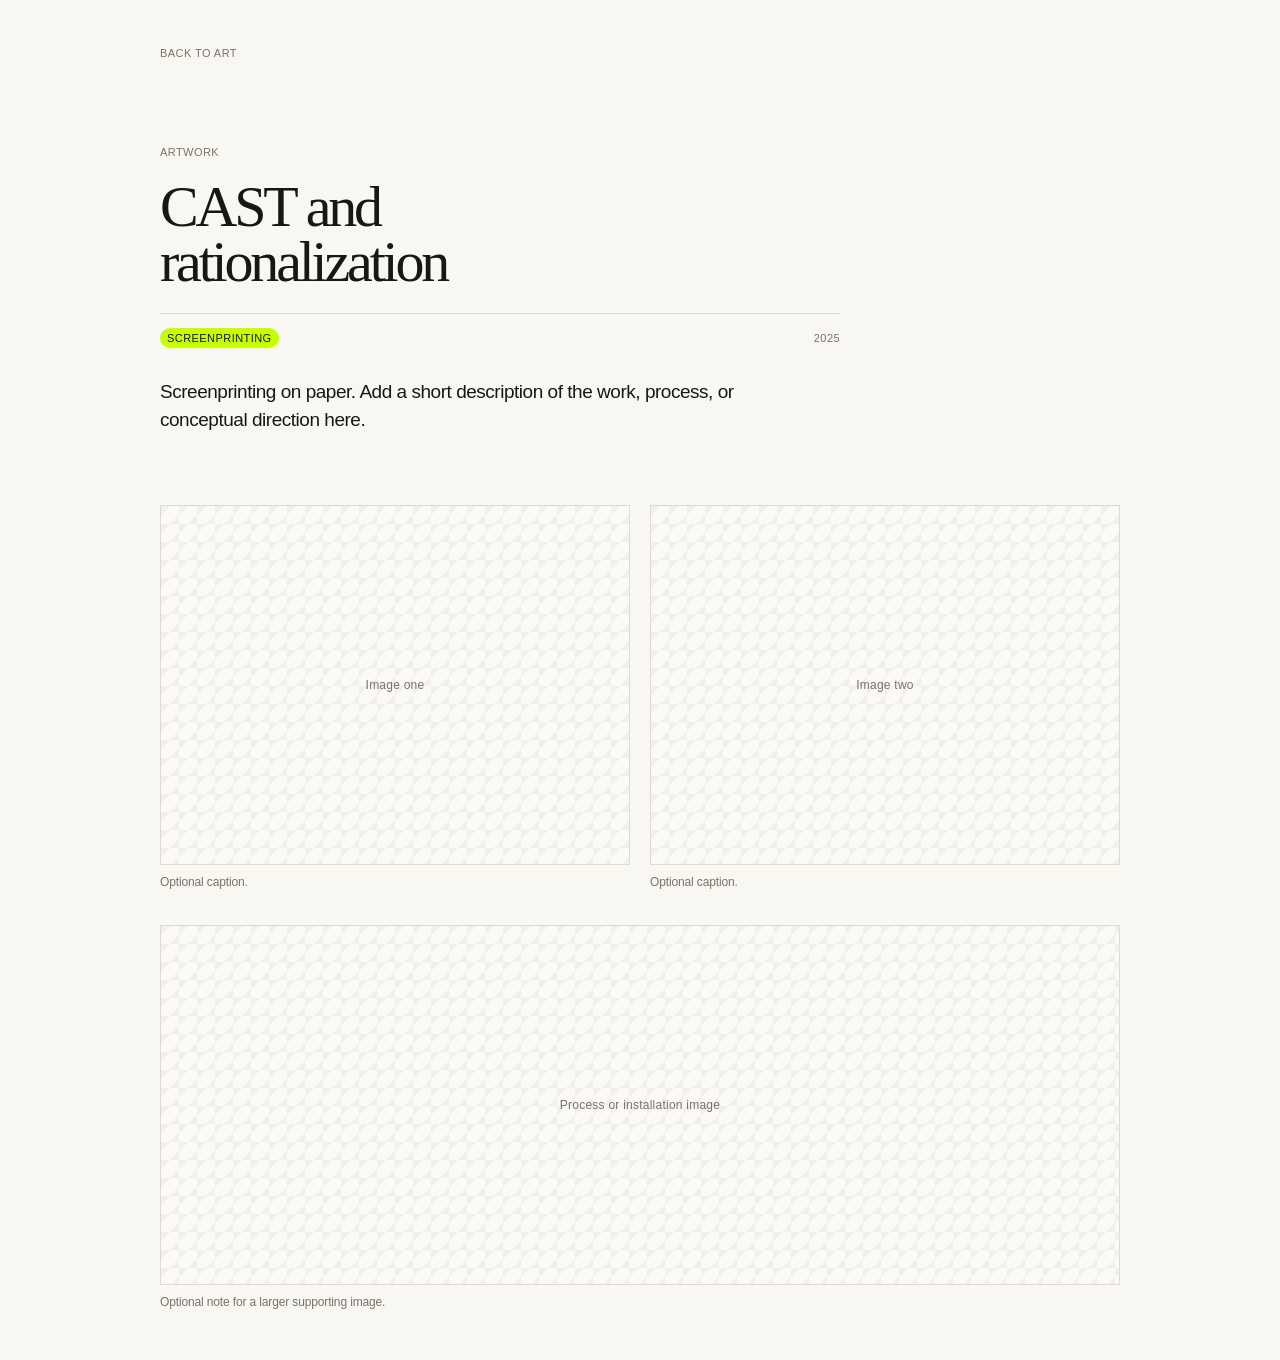
==== art/cast-and-rationalization.html @ 620c5c5d "update" ====
<!doctype html>
<html lang="en">
  <head>
    <meta charset="utf-8" />
    <meta name="viewport" content="width=device-width, initial-scale=1" />
    <meta name="description" content="CAST and rationalization by Liuyi Lyu." />
    <title>CAST and rationalization — Liuyi Lyu</title>
    <link rel="stylesheet" href="../styles.css" />
  </head>
  <body>
    <main class="site-shell detail-shell">
      <a class="back-link" href="../index.html#art">Back to Art</a>

      <article class="detail-page">
        <header class="detail-header">
          <p class="eyebrow">Artwork</p>
          <h1>CAST and rationalization</h1>
          <div class="project-meta detail-meta">
            <span class="label">Screenprinting</span>
            <time datetime="2025">2025</time>
          </div>
          <p class="detail-intro">
            Screenprinting on paper. Add a short description of the work,
            process, or conceptual direction here.
          </p>
        </header>

        <!-- image-pair is useful for two related images with different crops. -->
        <section class="gallery" aria-label="CAST and rationalization image gallery">
          <div class="image-pair">
            <figure class="gallery-item">
              <div class="image-placeholder">Image one</div>
              <figcaption>Optional caption.</figcaption>
            </figure>

            <figure class="gallery-item">
              <div class="image-placeholder">Image two</div>
              <figcaption>Optional caption.</figcaption>
            </figure>
          </div>

          <figure class="gallery-item image-full">
            <div class="image-placeholder">Process or installation image</div>
            <figcaption>Optional note for a larger supporting image.</figcaption>
          </figure>
        </section>
      </article>
    </main>
  </body>
</html>
---- styles.css ----
:root {
  --font-primary: "Helvetica Neue", Helvetica, Arial, sans-serif;
  --font-secondary: "Cormorant Garamond", Garamond, Georgia, serif;
  --color-bg: #f8f7f2;
  --color-text: #171717;
  --color-muted: #77736b;
  --color-line: #dedbd2;
  --color-neon: #c7ff00;
  --content-width: 680px;
  --page-gutter: clamp(20px, 5vw, 56px);
}

* {
  box-sizing: border-box;
}

html {
  scroll-behavior: smooth;
}

body {
  margin: 0;
  background: var(--color-bg);
  color: var(--color-text);
  font-family: var(--font-primary);
  font-size: 14px;
  line-height: 1.55;
  letter-spacing: -0.01em;
}

a {
  color: inherit;
  text-decoration: none;
}

a:focus-visible {
  outline: 1px solid var(--color-text);
  outline-offset: 4px;
}

img {
  display: block;
  width: 100%;
  height: auto;
}

.site-shell {
  width: min(100% - (var(--page-gutter) * 2), var(--content-width));
  margin: 0 auto;
  padding: 9vh 0 48px;
}

.intro {
  min-height: 76vh;
  display: flex;
  flex-direction: column;
  justify-content: center;
}

.eyebrow,
.section-kicker,
.project-meta,
.site-footer {
  color: var(--color-muted);
  font-size: 11px;
  letter-spacing: 0.04em;
  text-transform: uppercase;
}

.eyebrow {
  margin: 0 0 18px;
}

h1,
h2,
p,
figure {
  margin: 0;
}

h1 {
  max-width: 11ch;
  font-family: var(--font-secondary);
  font-size: clamp(34px, 7vw, 58px);
  font-weight: 400;
  line-height: 0.95;
  letter-spacing: -0.055em;
}

.bio {
  max-width: 610px;
  margin-top: 28px;
  font-size: clamp(16px, 2.2vw, 19px);
  line-height: 1.42;
  letter-spacing: -0.025em;
}

.quick-links {
  display: flex;
  gap: 10px;
  margin-top: 34px;
}

.quick-links a {
  border-bottom: 1px solid currentColor;
  padding-bottom: 2px;
  transition: color 180ms ease, border-color 180ms ease;
}

.quick-links a:hover {
  color: var(--color-muted);
  border-color: transparent;
}

.section-block {
  padding: 118px 0 0;
}

.section-heading {
  display: grid;
  grid-template-columns: 42px 1fr;
  align-items: baseline;
  border-top: 1px solid var(--color-line);
  padding-top: 18px;
  margin-bottom: 42px;
}

.section-kicker {
  line-height: 1;
}

h2 {
  font-family: var(--font-secondary);
  font-size: 24px;
  font-weight: 400;
  line-height: 1;
  letter-spacing: -0.035em;
}

.project-list {
  display: grid;
  gap: 66px;
}

.project {
  display: grid;
  gap: 14px;
}

.project-title {
  width: fit-content;
  font-family: var(--font-secondary);
  font-size: 21px;
  line-height: 1.1;
  letter-spacing: -0.035em;
  transition: transform 180ms ease, letter-spacing 180ms ease;
}

.project-title:hover {
  transform: translateX(7px);
  letter-spacing: -0.015em;
}

.project-meta {
  display: flex;
  align-items: center;
  justify-content: space-between;
  gap: 20px;
}

.label {
  display: inline-flex;
  align-items: center;
  min-height: 19px;
  padding: 2px 7px 1px;
  background: var(--color-neon);
  color: var(--color-text);
  border-radius: 999px;
}

.media-slot {
  position: relative;
  min-height: 230px;
  display: grid;
  place-items: center;
  overflow: hidden;
  border: 1px solid var(--color-line);
  background:
    linear-gradient(135deg, rgba(23, 23, 23, 0.045) 25%, transparent 25%) 0 0 / 18px 18px,
    linear-gradient(315deg, rgba(23, 23, 23, 0.045) 25%, transparent 25%) 0 0 / 18px 18px,
    rgba(255, 255, 255, 0.34);
}

.media-slot span {
  color: var(--color-muted);
  font-size: 12px;
  letter-spacing: 0.02em;
}

.project p {
  max-width: 590px;
  color: #2e2d2a;
}

.site-footer {
  display: flex;
  justify-content: space-between;
  gap: 20px;
  border-top: 1px solid var(--color-line);
  margin-top: 118px;
  padding-top: 18px;
}

.site-footer a {
  border-bottom: 1px solid currentColor;
}

.detail-shell {
  width: min(100% - (var(--page-gutter) * 2), 960px);
  padding-top: 42px;
}

.back-link {
  display: inline-block;
  margin-bottom: 82px;
  color: var(--color-muted);
  font-size: 11px;
  letter-spacing: 0.04em;
  text-transform: uppercase;
  transition: color 180ms ease, transform 180ms ease;
}

.back-link:hover {
  color: var(--color-text);
  transform: translateX(-4px);
}

.detail-page {
  display: grid;
  gap: 72px;
}

.detail-header,
.detail-text {
  max-width: var(--content-width);
}

.detail-header h1 {
  max-width: 12ch;
}

.detail-meta {
  margin-top: 24px;
  padding-top: 14px;
  border-top: 1px solid var(--color-line);
}

.detail-intro {
  max-width: 620px;
  margin-top: 30px;
  font-size: clamp(16px, 2.2vw, 19px);
  line-height: 1.44;
  letter-spacing: -0.025em;
}

.detail-text {
  display: grid;
  gap: 14px;
}

.detail-text h2 {
  font-size: 21px;
}

.gallery,
.image-stack {
  display: grid;
  gap: 34px;
}

.gallery-item {
  display: grid;
  gap: 9px;
}

.gallery-item img,
.image-placeholder {
  border: 1px solid var(--color-line);
}

.gallery-item img {
  background: rgba(255, 255, 255, 0.34);
}

.image-placeholder {
  min-height: 360px;
  display: grid;
  place-items: center;
  padding: 24px;
  background:
    linear-gradient(135deg, rgba(23, 23, 23, 0.045) 25%, transparent 25%) 0 0 / 18px 18px,
    linear-gradient(315deg, rgba(23, 23, 23, 0.045) 25%, transparent 25%) 0 0 / 18px 18px,
    rgba(255, 255, 255, 0.34);
  color: var(--color-muted);
  font-size: 12px;
  letter-spacing: 0.02em;
  text-align: center;
}

.image-full {
  width: 100%;
}

.image-narrow {
  width: min(100%, 460px);
  justify-self: center;
}

.image-narrow .image-placeholder {
  min-height: 600px;
}

.image-pair {
  display: grid;
  grid-template-columns: repeat(2, minmax(0, 1fr));
  gap: 20px;
  align-items: start;
}

figcaption {
  max-width: 520px;
  color: var(--color-muted);
  font-size: 12px;
  line-height: 1.45;
}

@media (max-width: 560px) {
  .site-shell {
    padding-top: 42px;
  }

  .intro {
    min-height: 68vh;
  }

  .section-heading {
    grid-template-columns: 1fr;
    gap: 12px;
  }

  .project-meta,
  .site-footer {
    align-items: flex-start;
    flex-direction: column;
    gap: 9px;
  }

  .media-slot {
    min-height: 190px;
  }

  .detail-shell {
    width: min(100% - (var(--page-gutter) * 2), var(--content-width));
  }

  .back-link {
    margin-bottom: 54px;
  }

  .detail-page {
    gap: 52px;
  }

  .image-pair {
    grid-template-columns: 1fr;
  }

  .image-placeholder,
  .image-narrow .image-placeholder {
    min-height: 280px;
  }
}
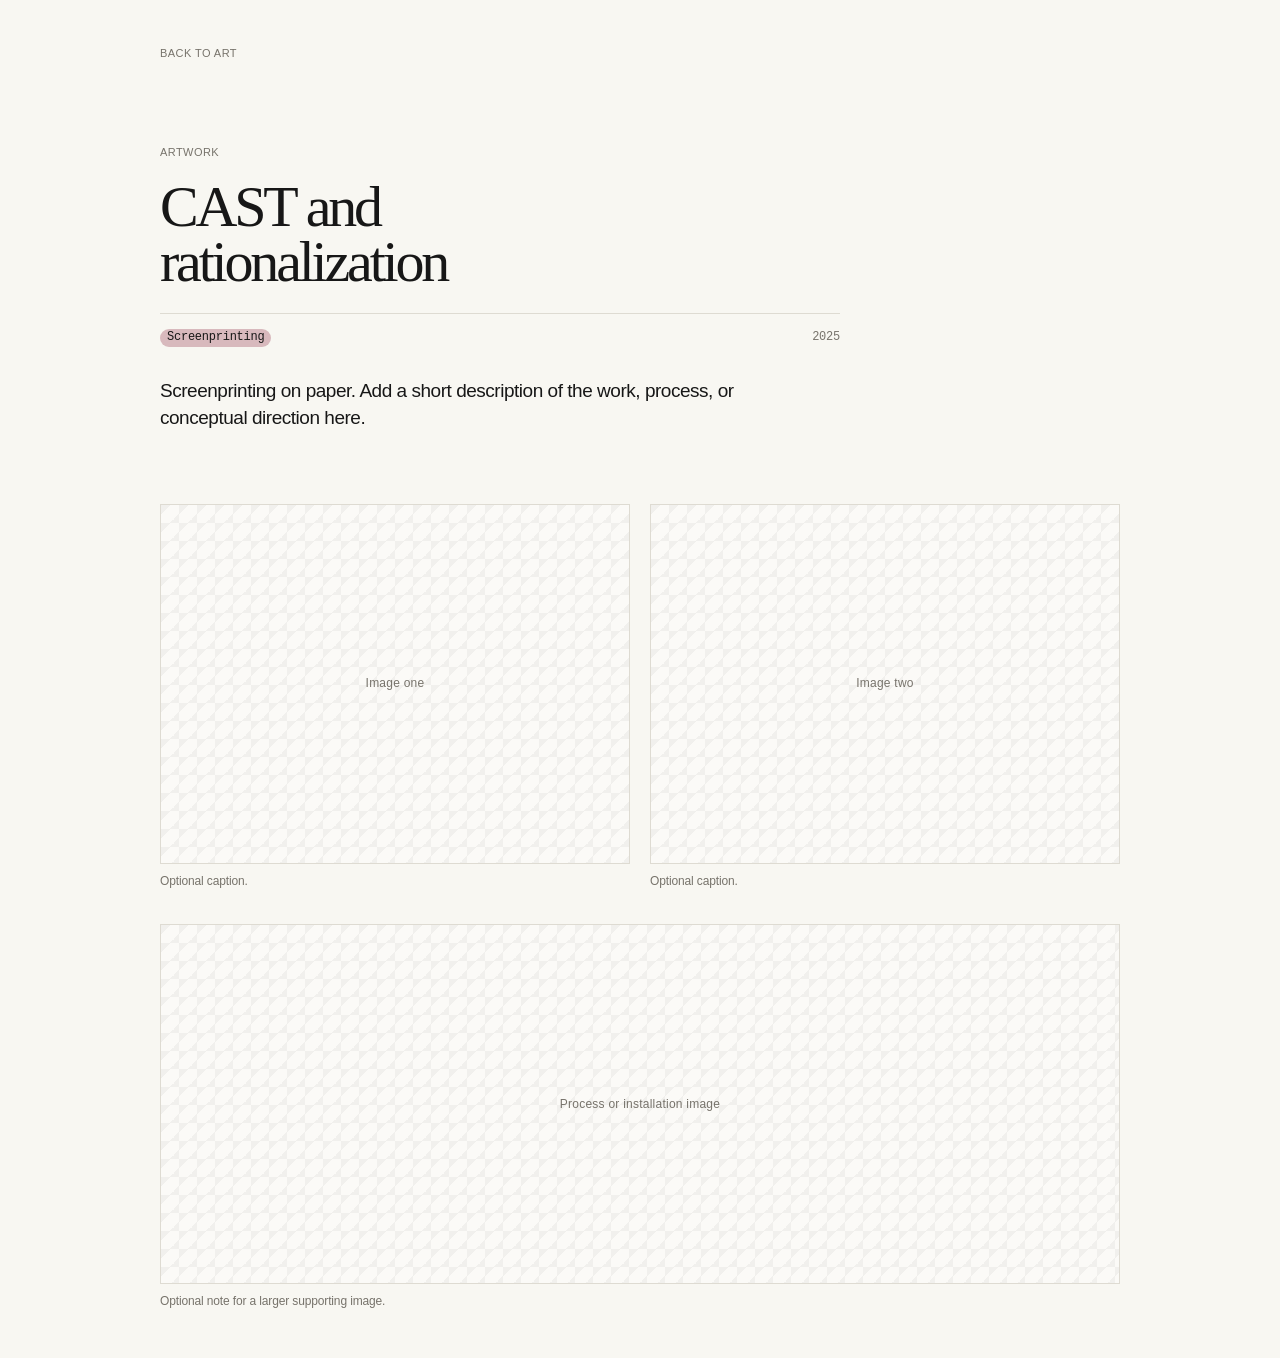
==== commit 4f6a1688: "update" ====
--- a/art/cast-and-rationalization.html
+++ b/art/cast-and-rationalization.html
@@ -16,7 +16,7 @@
           <p class="eyebrow">Artwork</p>
           <h1>CAST and rationalization</h1>
           <div class="project-meta detail-meta">
-            <span class="label">Screenprinting</span>
+            <span class="label label-pink">Screenprinting</span>
             <time datetime="2025">2025</time>
           </div>
           <p class="detail-intro">
--- a/styles.css
+++ b/styles.css
@@ -6,7 +6,13 @@
   --color-muted: #77736b;
   --color-line: #dedbd2;
   --color-neon: #c7ff00;
+  --label-blue: #bccbd0;
+  --label-pink: #d8b9bd;
+  --label-green: #c4cdb8;
+  --label-orange: #dcc1a4;
+  --label-brown: #c6b8a8;
   --content-width: 680px;
+  --index-width: 980px;
   --page-gutter: clamp(20px, 5vw, 56px);
 }
 
@@ -45,7 +51,7 @@
 }
 
 .site-shell {
-  width: min(100% - (var(--page-gutter) * 2), var(--content-width));
+  width: min(100% - (var(--page-gutter) * 2), var(--index-width));
   margin: 0 auto;
   padding: 9vh 0 48px;
 }
@@ -139,18 +145,22 @@
 
 .project-list {
   display: grid;
-  gap: 66px;
+  grid-template-columns: repeat(2, minmax(0, 1fr));
+  column-gap: clamp(28px, 5vw, 56px);
+  row-gap: 82px;
 }
 
 .project {
   display: grid;
-  gap: 14px;
+  gap: 8px;
+  align-content: start;
 }
 
 .project-title {
+  order: 2;
   width: fit-content;
   font-family: var(--font-secondary);
-  font-size: 21px;
+  font-size: 24px;
   line-height: 1.1;
   letter-spacing: -0.035em;
   transition: transform 180ms ease, letter-spacing 180ms ease;
@@ -162,35 +172,71 @@
 }
 
 .project-meta {
+  order: 4;
   display: flex;
   align-items: center;
   justify-content: space-between;
   gap: 20px;
+  font-family: "Courier New", Courier, monospace;
+  font-size: 12px;
+  letter-spacing: -0.02em;
+  text-transform: none;
 }
 
 .label {
   display: inline-flex;
   align-items: center;
-  min-height: 19px;
-  padding: 2px 7px 1px;
-  background: var(--color-neon);
+  min-height: 18px;
+  padding: 1px 7px 2px;
+  background: var(--label-green);
   color: var(--color-text);
   border-radius: 999px;
+  font-family: "Courier New", Courier, monospace;
+  line-height: 1;
+}
+
+.label-blue {
+  background: var(--label-blue);
+}
+
+.label-pink {
+  background: var(--label-pink);
+}
+
+.label-green {
+  background: var(--label-green);
+}
+
+.label-orange {
+  background: var(--label-orange);
+}
+
+.label-brown {
+  background: var(--label-brown);
 }
 
 .media-slot {
+  order: 1;
   position: relative;
-  min-height: 230px;
+  min-height: 0;
+  aspect-ratio: 4 / 3;
   display: grid;
   place-items: center;
   overflow: hidden;
-  border: 1px solid var(--color-line);
+  margin-bottom: 10px;
+  border: 0;
   background:
     linear-gradient(135deg, rgba(23, 23, 23, 0.045) 25%, transparent 25%) 0 0 / 18px 18px,
     linear-gradient(315deg, rgba(23, 23, 23, 0.045) 25%, transparent 25%) 0 0 / 18px 18px,
     rgba(255, 255, 255, 0.34);
 }
 
+.media-slot img {
+  width: 100%;
+  height: 100%;
+  object-fit: contain;
+}
+
 .media-slot span {
   color: var(--color-muted);
   font-size: 12px;
@@ -198,8 +244,12 @@
 }
 
 .project p {
+  order: 3;
   max-width: 590px;
   color: #2e2d2a;
+  font-size: 17px;
+  line-height: 1.18;
+  letter-spacing: -0.035em;
 }
 
 .site-footer {
@@ -355,8 +405,13 @@
     gap: 9px;
   }
 
+  .project-list {
+    grid-template-columns: 1fr;
+    row-gap: 66px;
+  }
+
   .media-slot {
-    min-height: 190px;
+    aspect-ratio: 4 / 3;
   }
 
   .detail-shell {
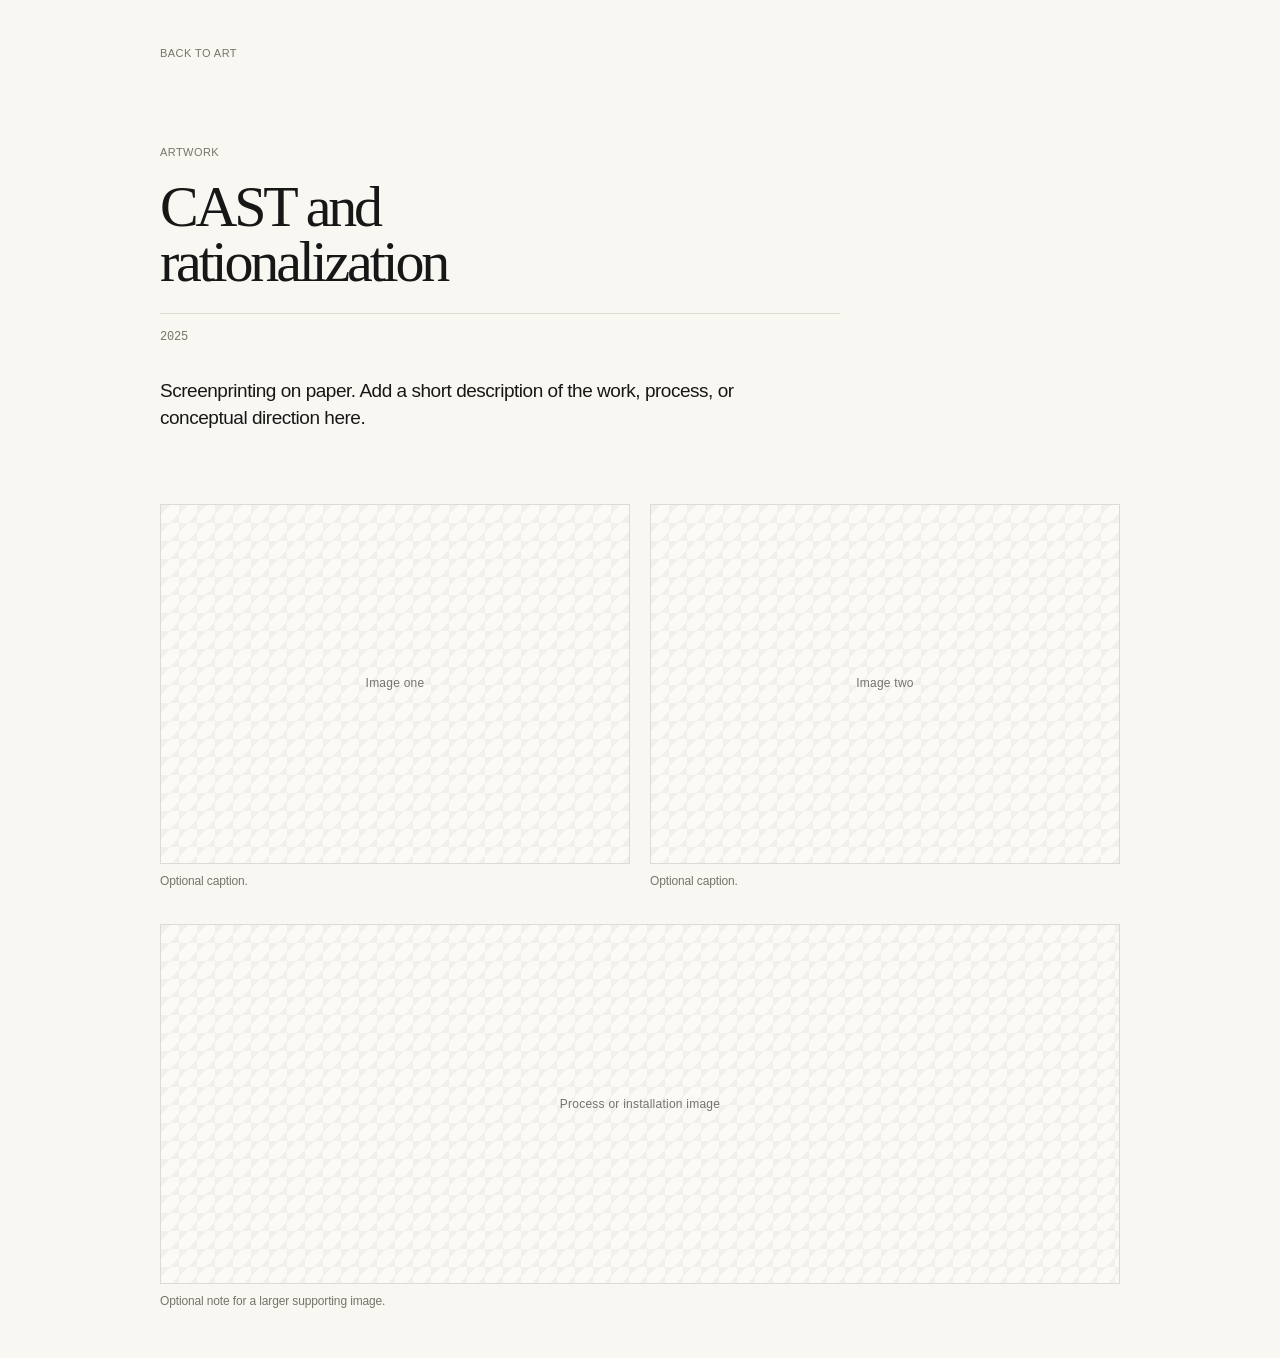
==== commit 2a3290c6: "update" ====
--- a/art/cast-and-rationalization.html
+++ b/art/cast-and-rationalization.html
@@ -16,7 +16,6 @@
           <p class="eyebrow">Artwork</p>
           <h1>CAST and rationalization</h1>
           <div class="project-meta detail-meta">
-            <span class="label label-pink">Screenprinting</span>
             <time datetime="2025">2025</time>
           </div>
           <p class="detail-intro">
--- a/styles.css
+++ b/styles.css
@@ -6,11 +6,6 @@
   --color-muted: #77736b;
   --color-line: #dedbd2;
   --color-neon: #c7ff00;
-  --label-blue: #bccbd0;
-  --label-pink: #d8b9bd;
-  --label-green: #c4cdb8;
-  --label-orange: #dcc1a4;
-  --label-brown: #c6b8a8;
   --content-width: 680px;
   --index-width: 980px;
   --page-gutter: clamp(20px, 5vw, 56px);
@@ -175,44 +170,11 @@
   order: 4;
   display: flex;
   align-items: center;
-  justify-content: space-between;
-  gap: 20px;
+  justify-content: flex-start;
   font-family: "Courier New", Courier, monospace;
   font-size: 12px;
   letter-spacing: -0.02em;
   text-transform: none;
-}
-
-.label {
-  display: inline-flex;
-  align-items: center;
-  min-height: 18px;
-  padding: 1px 7px 2px;
-  background: var(--label-green);
-  color: var(--color-text);
-  border-radius: 999px;
-  font-family: "Courier New", Courier, monospace;
-  line-height: 1;
-}
-
-.label-blue {
-  background: var(--label-blue);
-}
-
-.label-pink {
-  background: var(--label-pink);
-}
-
-.label-green {
-  background: var(--label-green);
-}
-
-.label-orange {
-  background: var(--label-orange);
-}
-
-.label-brown {
-  background: var(--label-brown);
 }
 
 .media-slot {
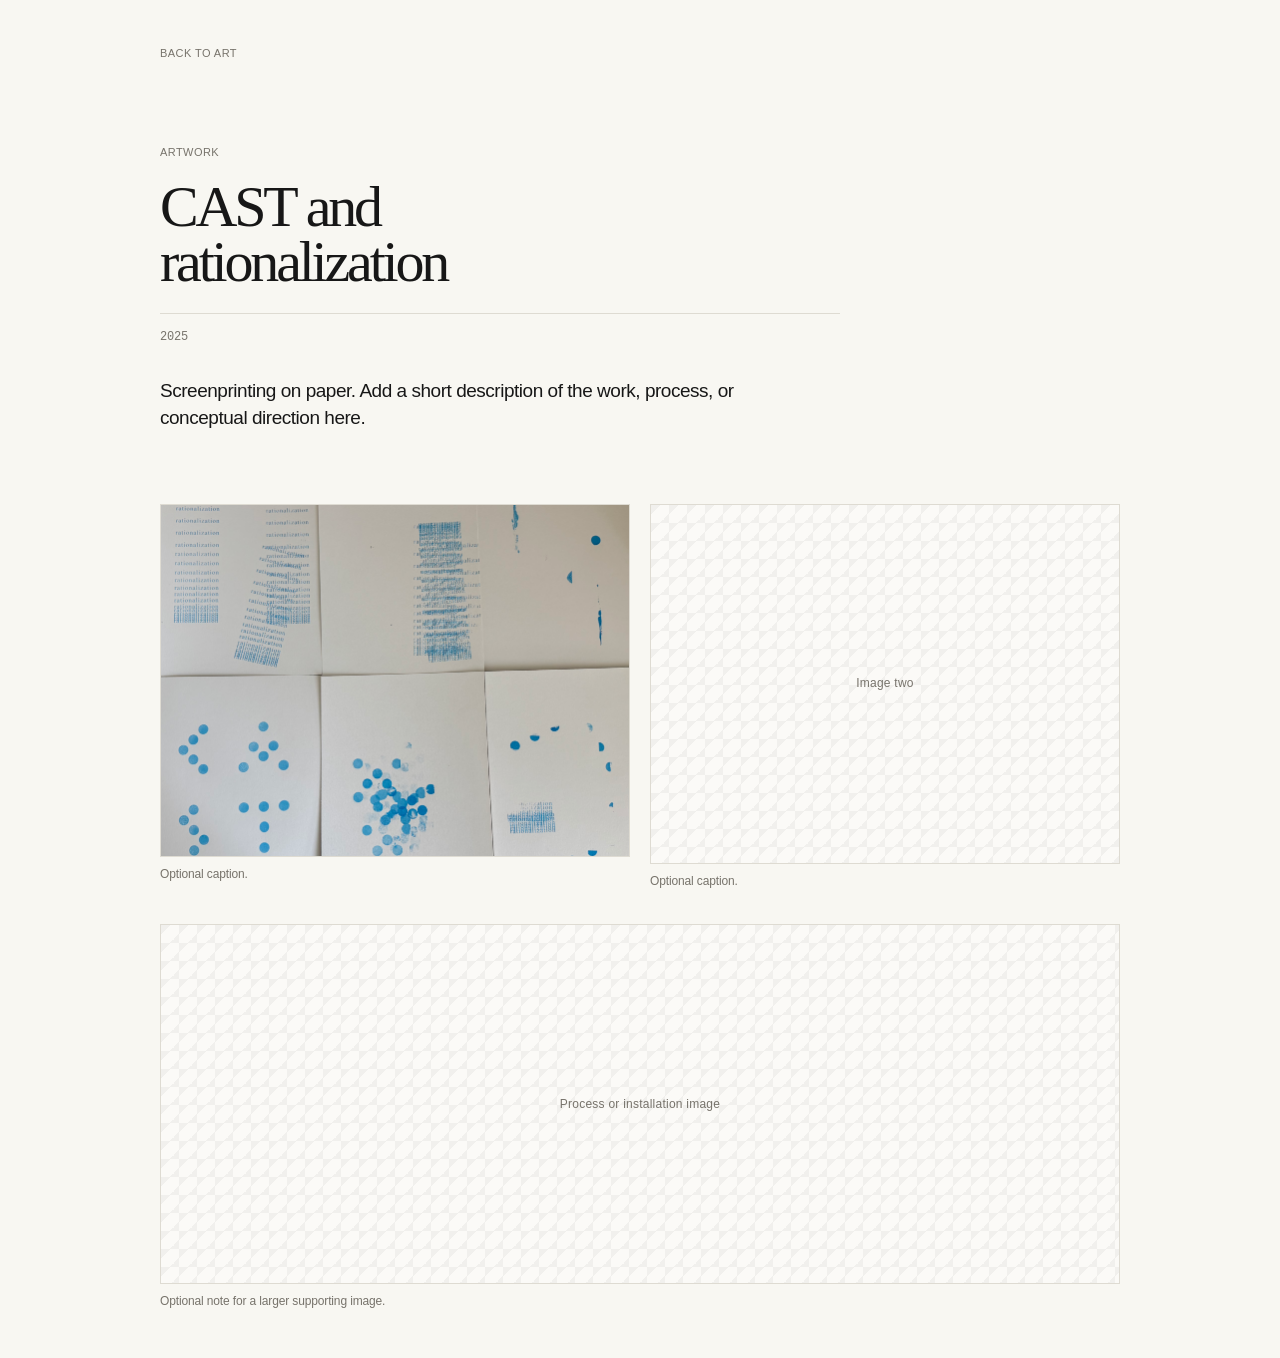
==== commit 116725f2: "update" ====
--- a/art/cast-and-rationalization.html
+++ b/art/cast-and-rationalization.html
@@ -28,7 +28,7 @@
         <section class="gallery" aria-label="CAST and rationalization image gallery">
           <div class="image-pair">
             <figure class="gallery-item">
-              <div class="image-placeholder">Image one</div>
+              <img src="../assets/images/cast-and-rationalization.jpeg" alt="a screenprinted artwork" />
               <figcaption>Optional caption.</figcaption>
             </figure>
 
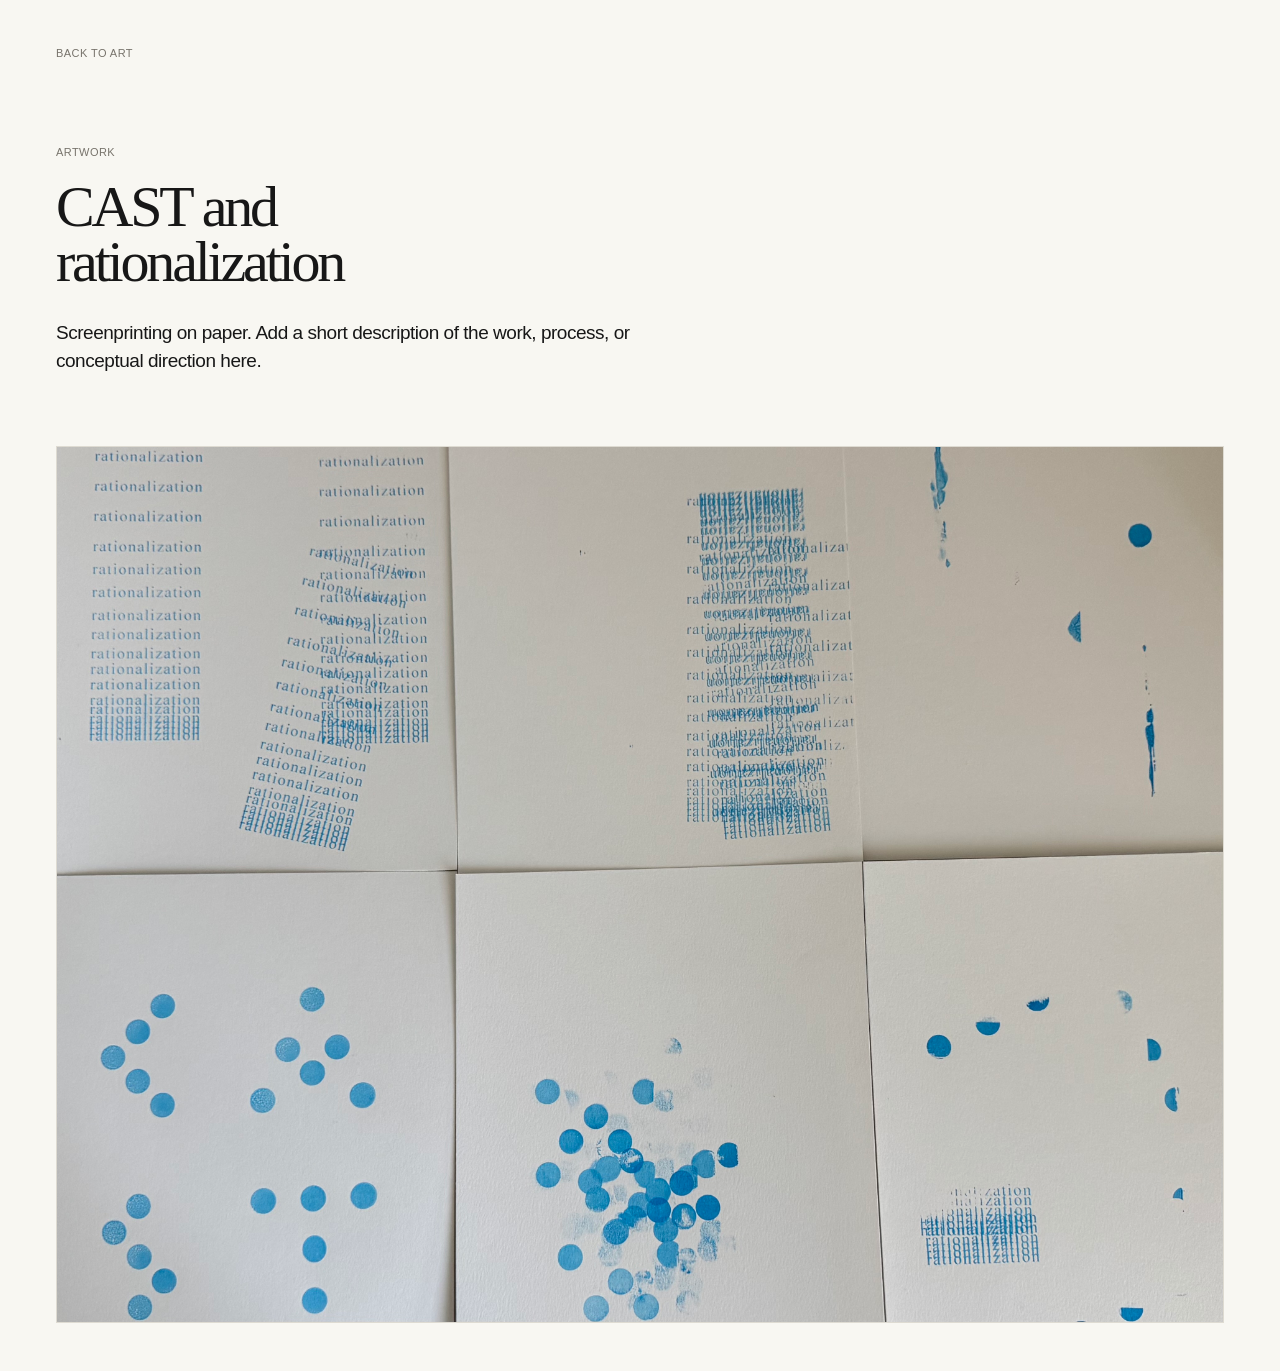
==== commit ee801bae: "update" ====
--- a/art/cast-and-rationalization.html
+++ b/art/cast-and-rationalization.html
@@ -15,32 +15,15 @@
         <header class="detail-header">
           <p class="eyebrow">Artwork</p>
           <h1>CAST and rationalization</h1>
-          <div class="project-meta detail-meta">
-            <time datetime="2025">2025</time>
-          </div>
           <p class="detail-intro">
             Screenprinting on paper. Add a short description of the work,
             process, or conceptual direction here.
           </p>
         </header>
 
-        <!-- image-pair is useful for two related images with different crops. -->
         <section class="gallery" aria-label="CAST and rationalization image gallery">
-          <div class="image-pair">
-            <figure class="gallery-item">
-              <img src="../assets/images/cast-and-rationalization.jpeg" alt="a screenprinted artwork" />
-              <figcaption>Optional caption.</figcaption>
-            </figure>
-
-            <figure class="gallery-item">
-              <div class="image-placeholder">Image two</div>
-              <figcaption>Optional caption.</figcaption>
-            </figure>
-          </div>
-
           <figure class="gallery-item image-full">
-            <div class="image-placeholder">Process or installation image</div>
-            <figcaption>Optional note for a larger supporting image.</figcaption>
+            <img src="../assets/images/cast-and-rationalization.jpeg" alt="a screenprinted artwork" />
           </figure>
         </section>
       </article>
--- a/styles.css
+++ b/styles.css
@@ -60,7 +60,6 @@
 
 .eyebrow,
 .section-kicker,
-.project-meta,
 .site-footer {
   color: var(--color-muted);
   font-size: 11px;
@@ -166,17 +165,6 @@
   letter-spacing: -0.015em;
 }
 
-.project-meta {
-  order: 4;
-  display: flex;
-  align-items: center;
-  justify-content: flex-start;
-  font-family: "Courier New", Courier, monospace;
-  font-size: 12px;
-  letter-spacing: -0.02em;
-  text-transform: none;
-}
-
 .media-slot {
   order: 1;
   position: relative;
@@ -228,7 +216,7 @@
 }
 
 .detail-shell {
-  width: min(100% - (var(--page-gutter) * 2), 960px);
+  width: min(100% - (var(--page-gutter) * 2), 1180px);
   padding-top: 42px;
 }
 
@@ -261,12 +249,6 @@
   max-width: 12ch;
 }
 
-.detail-meta {
-  margin-top: 24px;
-  padding-top: 14px;
-  border-top: 1px solid var(--color-line);
-}
-
 .detail-intro {
   max-width: 620px;
   margin-top: 30px;
@@ -295,28 +277,12 @@
   gap: 9px;
 }
 
-.gallery-item img,
-.image-placeholder {
+.gallery-item img {
   border: 1px solid var(--color-line);
 }
 
 .gallery-item img {
   background: rgba(255, 255, 255, 0.34);
-}
-
-.image-placeholder {
-  min-height: 360px;
-  display: grid;
-  place-items: center;
-  padding: 24px;
-  background:
-    linear-gradient(135deg, rgba(23, 23, 23, 0.045) 25%, transparent 25%) 0 0 / 18px 18px,
-    linear-gradient(315deg, rgba(23, 23, 23, 0.045) 25%, transparent 25%) 0 0 / 18px 18px,
-    rgba(255, 255, 255, 0.34);
-  color: var(--color-muted);
-  font-size: 12px;
-  letter-spacing: 0.02em;
-  text-align: center;
 }
 
 .image-full {
@@ -328,10 +294,6 @@
   justify-self: center;
 }
 
-.image-narrow .image-placeholder {
-  min-height: 600px;
-}
-
 .image-pair {
   display: grid;
   grid-template-columns: repeat(2, minmax(0, 1fr));
@@ -339,13 +301,6 @@
   align-items: start;
 }
 
-figcaption {
-  max-width: 520px;
-  color: var(--color-muted);
-  font-size: 12px;
-  line-height: 1.45;
-}
-
 @media (max-width: 560px) {
   .site-shell {
     padding-top: 42px;
@@ -360,7 +315,6 @@
     gap: 12px;
   }
 
-  .project-meta,
   .site-footer {
     align-items: flex-start;
     flex-direction: column;
@@ -392,8 +346,4 @@
     grid-template-columns: 1fr;
   }
 
-  .image-placeholder,
-  .image-narrow .image-placeholder {
-    min-height: 280px;
-  }
-}
+}
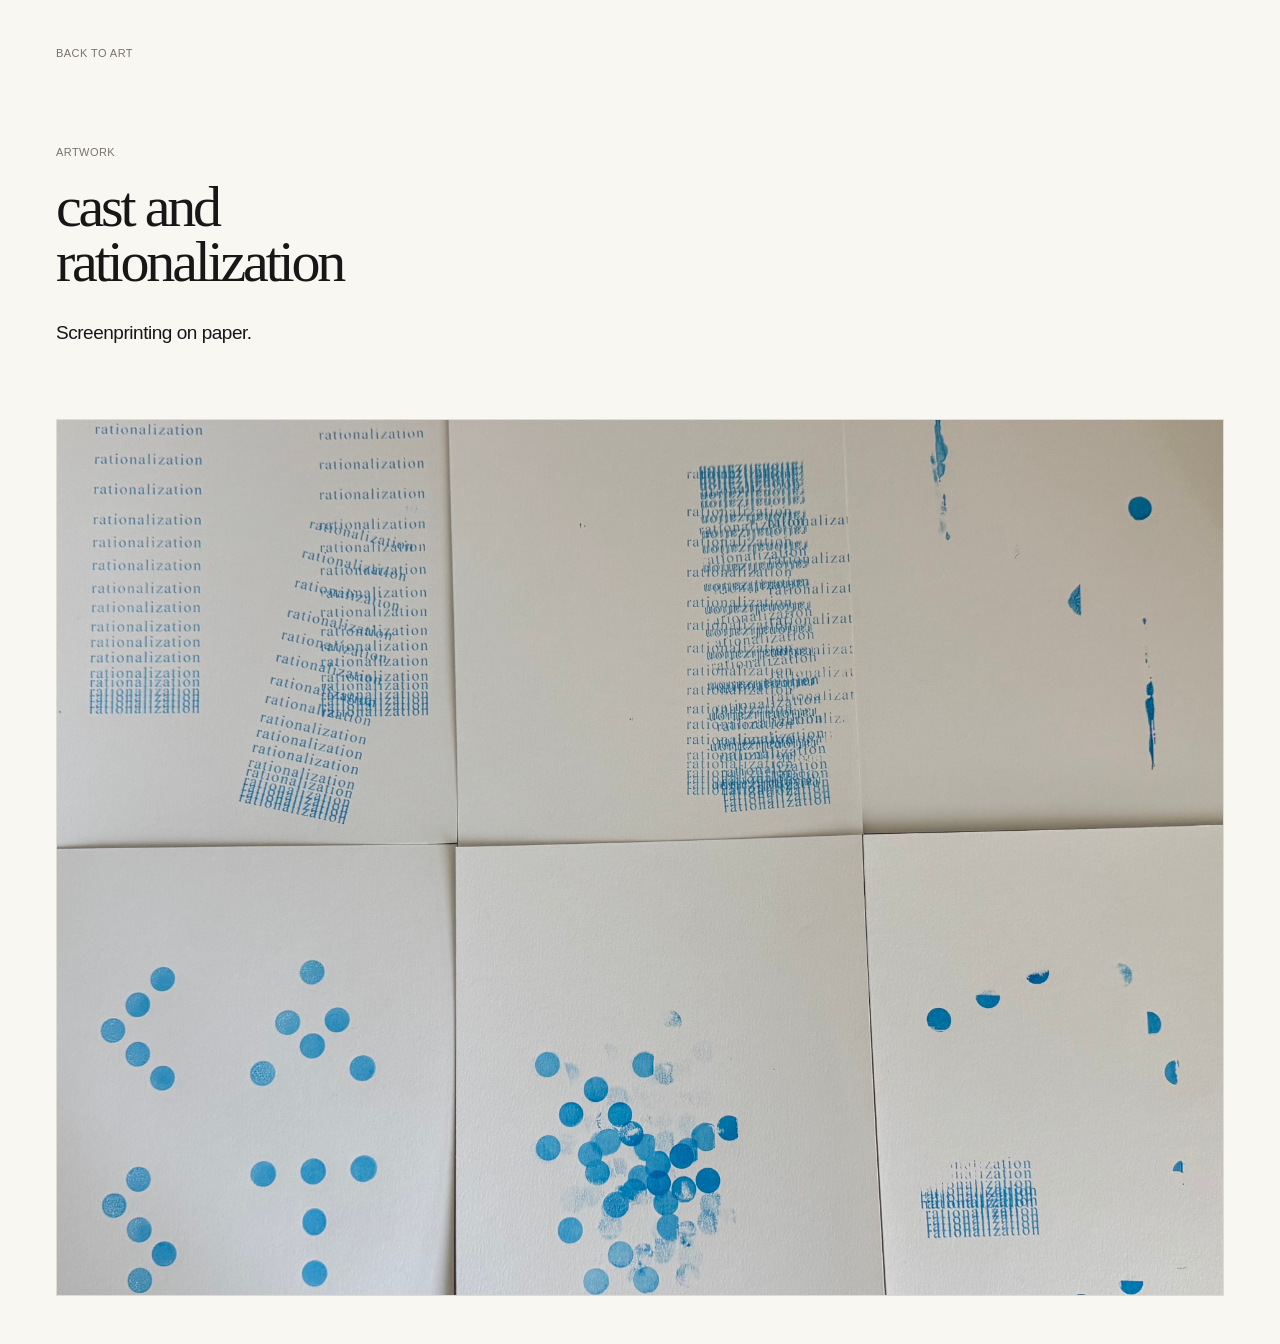
==== commit 70e8e1f0: "update" ====
--- a/art/cast-and-rationalization.html
+++ b/art/cast-and-rationalization.html
@@ -14,10 +14,9 @@
       <article class="detail-page">
         <header class="detail-header">
           <p class="eyebrow">Artwork</p>
-          <h1>CAST and rationalization</h1>
+          <h1>cast and rationalization</h1>
           <p class="detail-intro">
-            Screenprinting on paper. Add a short description of the work,
-            process, or conceptual direction here.
+            Screenprinting on paper.
           </p>
         </header>
 
